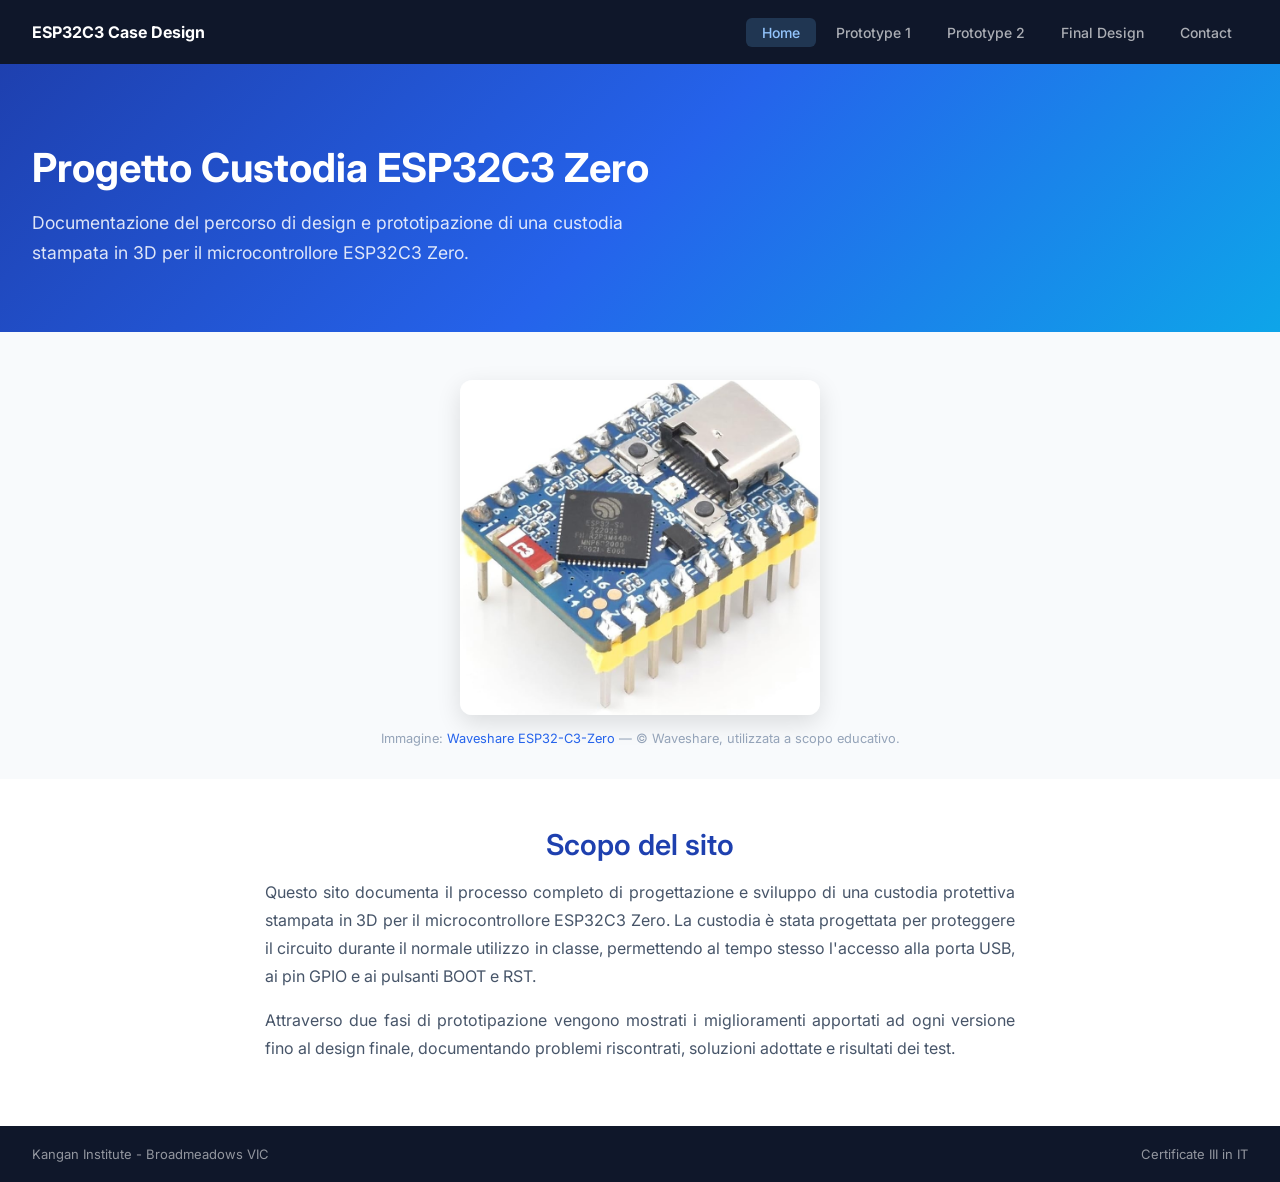
==== index.html @ 77378736 "Add SEO: meta tags, robots.txt and sitemap.xml Co-Authored-By: Claude Sonnet 4.6 <noreply@anthropic." ====
<!DOCTYPE html>
<html lang="en">

    <head>
        <!-- Head: technical information, not visible in the browser -->
        <meta charset="UTF-8" />
        <meta name="viewport" content="width=device-width, initial-scale=1.0" />
        <title>ESP32C3 Case Design</title>
        <meta name="description" content="Documentazione del percorso di design e prototipazione di una custodia stampata in 3D per il microcontrollore ESP32C3 Zero." />
        <meta name="robots" content="index, follow" />
        <link rel="stylesheet" href="style.css" />
    </head>

    <!-- Body: main visible area of the browser -->
    <body>

        <!-- Navbar: full width bar with logo and menu -->
        <nav class="navbar">

            <!-- Container: content centered at 1280px -->
            <div class="container">

                <!-- Brand name -->
                <a href="index.html" class="nav-brand">ESP32C3 Case Design</a>

                <!-- Navigation menu -->
                <ul class="nav-links">
                    <li><a href="index.html" class="active">Home</a></li>
                    <li><a href="prototype1.html">Prototype 1</a></li>
                    <li><a href="prototype2.html">Prototype 2</a></li>
                    <li><a href="final.html">Final Design</a></li>
                    <li><a href="contact.html">Contact</a></li>
                </ul>

            </div>
        </nav>

        <!-- Main: central window, max 1280px, centered on the screen -->
        <main>

            <div class="site-wrapper">

                <!-- Hero section: main title and project introduction -->
                <section class="hero">
                    <div class="container">

                        <!-- Main title -->
                        <h1>Progetto Custodia ESP32C3 Zero</h1>

                        <!-- Short project introduction -->
                        <p>Documentazione del percorso di design e prototipazione di una custodia stampata in 3D per il microcontrollore ESP32C3 Zero.</p>

                    </div>
                </section>

                <!-- Product image section -->
                <section class="product-image">
                    <div class="container">
                        <figure class="board-figure">
                            <img src="images/ESP32 C3 Zero.jpg" alt="ESP32C3 Zero microcontroller board" />
                            <figcaption>Immagine: <a href="https://www.waveshare.com/esp32-c3-zero.htm" target="_blank">Waveshare ESP32-C3-Zero</a> — © Waveshare, utilizzata a scopo educativo.</figcaption>
                        </figure>
                    </div>
                </section>

                <!-- Purpose section: why this website exists -->
                <section class="purpose">
                    <div class="container">

                        <!-- Section title -->
                        <h2>Scopo del sito</h2>

                        <!-- Purpose description -->
                        <p>Questo sito documenta il processo completo di progettazione e sviluppo di una custodia protettiva stampata in 3D per il microcontrollore ESP32C3 Zero. La custodia è stata progettata per proteggere il circuito durante il normale utilizzo in classe, permettendo al tempo stesso l'accesso alla porta USB, ai pin GPIO e ai pulsanti BOOT e RST.</p>

                        <!-- Project journey description -->
                        <p>Attraverso due fasi di prototipazione vengono mostrati i miglioramenti apportati ad ogni versione fino al design finale, documentando problemi riscontrati, soluzioni adottate e risultati dei test.</p>

                    </div>
                </section>

            </div>

        </main>

        <!-- Footer -->
        <footer class="footer">
            <div class="container">
                <span class="footer-left">Kangan Institute - Broadmeadows VIC</span>
                <span class="footer-right">Certificate III in IT</span>
            </div>
        </footer>

    </body>

</html>
---- style.css ----
/* ================================
   ESP32C3 Case Design
   Autore: Il tuo nome
   Data: 2026
   ================================ */

@import url('https://fonts.googleapis.com/css2?family=Inter:opsz,wght@14..32,300;14..32,400;14..32,500;14..32,600;14..32,700&display=swap');

/* ── RESET ── */
* {
  margin: 0;
  padding: 0;
  box-sizing: border-box;
}

/* ── BODY ── */
body {
  min-height: 100vh;
  background-color: #eef2f7;
  padding-top: 64px;
  font-family: 'Inter', sans-serif;
}

/* ── NAVBAR ── */
.navbar {
  background-color: #0f172a;
  width: 100%;
  position: fixed;
  top: 0;
  left: 0;
  z-index: 1000;
}

.navbar .container {
  height: 64px;
  display: flex;
  align-items: center;
  justify-content: space-between;
}

.nav-brand {
  font-family: 'Inter', sans-serif;
  font-weight: 700;
  font-size: 16px;
  color: white;
  text-decoration: none;
}

/* ── MENU ── */
.nav-links {
  display: flex;
  gap: 4px;
  list-style: none;
}

.nav-links a {
  color: rgba(255, 255, 255, 0.65);
  text-decoration: none;
  padding: 6px 16px;
  border-radius: 6px;
  font-family: 'Inter', sans-serif;
  font-weight: 500;
  font-size: 14px;
}

/* ── MENU ACTIVE AND HOVER ── */
.nav-links a.active,
.nav-links a:hover {
  background: rgba(99, 179, 237, 0.2);
  color: #93c5fd;
}

/* ── MAIN ── */
main {
  background-color: #ffffff;
  min-height: calc(100vh - 64px);
  max-width: 1280px;
  margin: 0 auto;
  box-shadow: 0 4px 24px rgba(0, 0, 0, 0.08);
}

/* ── SITE WRAPPER ── */
.site-wrapper {
  padding: 0;
}

/* ── CONTAINER ── */
.container {
  max-width: 1280px;
  margin: 0 auto;
  padding: 0 32px;
}

/* ── HERO SECTION ── */
.hero {
  background: linear-gradient(135deg, #1e40af 0%, #2563eb 50%, #0ea5e9 100%);
  padding: 5rem 0 4rem;
}

/* Hero title */
.hero h1 {
  font-family: 'Inter', sans-serif;
  font-size: 2.5rem;
  font-weight: 700;
  color: white;
  margin-bottom: 1rem;
  line-height: 1.2;
}

/* Hero description */
.hero p {
  font-family: 'Inter', sans-serif;
  font-size: 1.1rem;
  color: rgba(255, 255, 255, 0.85);
  max-width: 600px;
  line-height: 1.7;
}

/* ── PRODUCT IMAGE SECTION ── */
.product-image {
  padding: 3rem 0 2rem;
  background-color: #f8fafc;
  text-align: center;
}

.board-figure {
  display: inline-block;
}

.board-figure img {
  max-width: 360px;
  width: 100%;
  border-radius: 12px;
  box-shadow: 0 8px 24px rgba(0, 0, 0, 0.12);
}

.board-figure figcaption {
  margin-top: 0.75rem;
  font-size: 0.8rem;
  color: #94a3b8;
}

.board-figure figcaption a {
  color: #2563eb;
  text-decoration: none;
}

/* ── PURPOSE SECTION ── */
.purpose {
  padding: 3rem 0;
  background-color: #ffffff;
}

/* Purpose title */
.purpose h2 {
  font-family: 'Inter', sans-serif;
  font-size: 1.8rem;
  font-weight: 600;
  color: #1e40af;
  margin-bottom: 1rem;
  text-align: center;
}

/* Purpose paragraphs */
.purpose p {
  font-family: 'Inter', sans-serif;
  font-size: 1rem;
  color: #475569;
  max-width: 750px;
  line-height: 1.75;
  margin: 0 auto 1rem;
  text-align: justify;
}

/* ── PROTOTYPE SECTIONS ── */
.proto-section {
  padding: 3rem 0;
  background-color: #ffffff;
  border-bottom: 1px solid #f1f5f9;
}

.proto-section h2 {
  font-size: 1.6rem;
  font-weight: 600;
  color: #1e40af;
  margin-bottom: 1rem;
}

.proto-section p {
  font-size: 1rem;
  color: #475569;
  max-width: 750px;
  line-height: 1.75;
  margin: 0 auto 1rem;
  text-align: justify;
}

/* ── ISSUES LIST ── */
.proto-issues h2 {
  text-align: left;
}

.issues-list {
  list-style: none;
  max-width: 750px;
  margin: 0 auto;
}

.issues-list li {
  font-size: 1rem;
  color: #475569;
  line-height: 1.7;
  padding: 0.6rem 0 0.6rem 1.5rem;
  border-bottom: 1px solid #f1f5f9;
  position: relative;
}

.issues-list li::before {
  content: '!';
  position: absolute;
  left: 0;
  color: #ef4444;
  font-weight: 700;
}

/* ── PHOTO GRID ── */
.proto-photos {
  padding: 3rem 0;
  background-color: #f8fafc;
  border-bottom: 1px solid #f1f5f9;
}

.proto-photos h2 {
  font-size: 1.6rem;
  font-weight: 600;
  color: #1e40af;
  margin-bottom: 1.5rem;
}

.photo-grid {
  display: grid;
  grid-template-columns: repeat(4, 1fr);
  gap: 1.5rem;
}

.photo-item {
  text-align: center;
}

.photo-item img {
  width: 100%;
  border-radius: 10px;
  box-shadow: 0 4px 12px rgba(0, 0, 0, 0.1);
}

.photo-placeholder {
  width: 100%;
  aspect-ratio: 4 / 3;
  background-color: #e2e8f0;
  border-radius: 10px;
  display: flex;
  align-items: center;
  justify-content: center;
  font-size: 0.9rem;
  color: #94a3b8;
  text-align: center;
  line-height: 1.5;
}

.photo-item figcaption {
  margin-top: 0.5rem;
  font-size: 0.82rem;
  color: #94a3b8;
}

/* ── PROTOTYPE NAV ── */
.proto-nav {
  padding: 1.5rem 0;
  background-color: #ffffff;
}

.proto-nav .container {
  display: flex;
  justify-content: space-between;
  align-items: center;
}

.proto-nav-prev,
.proto-nav-next {
  font-size: 0.9rem;
  font-weight: 500;
  color: #2563eb;
  text-decoration: none;
}

.proto-nav-prev:hover,
.proto-nav-next:hover {
  text-decoration: underline;
}

/* ── PROS LIST ── */
.pros-list {
  list-style: none;
  max-width: 750px;
  margin: 0 auto;
}

.pros-list li {
  font-size: 1rem;
  color: #475569;
  line-height: 1.7;
  padding: 0.6rem 0 0.6rem 1.5rem;
  border-bottom: 1px solid #f1f5f9;
  position: relative;
}

.pros-list li::before {
  content: '✓';
  position: absolute;
  left: 0;
  color: #16a34a;
  font-weight: 700;
}

/* ── COMPARISON TABLE ── */
.table-wrapper {
  overflow-x: auto;
  margin-top: 0.5rem;
}

.comparison-table {
  width: 100%;
  border-collapse: collapse;
  font-size: 0.9rem;
}

.comparison-table thead tr {
  background-color: #1e40af;
  color: #ffffff;
}

.comparison-table th {
  padding: 0.85rem 1rem;
  text-align: left;
  font-weight: 600;
}

.comparison-table td {
  padding: 0.8rem 1rem;
  color: #475569;
  border-bottom: 1px solid #e2e8f0;
  vertical-align: top;
}

.comparison-table tbody tr:nth-child(even) {
  background-color: #f8fafc;
}

.comparison-table tbody tr:hover {
  background-color: #eff6ff;
}

.comparison-table td:first-child {
  font-weight: 600;
  color: #1e293b;
  white-space: nowrap;
}

/* ── FEATURES LIST ── */
.features-list {
  list-style: none;
  max-width: 750px;
  margin: 0 auto;
}

.features-list li {
  display: flex;
  flex-direction: column;
  padding: 0.9rem 0 0.9rem 1.5rem;
  border-bottom: 1px solid #f1f5f9;
  position: relative;
}

.features-list li::before {
  content: '✓';
  position: absolute;
  left: 0;
  color: #2563eb;
  font-weight: 700;
}

.feature-title {
  font-weight: 600;
  color: #1e293b;
  font-size: 0.95rem;
  margin-bottom: 0.2rem;
}

.feature-desc {
  font-size: 0.9rem;
  color: #64748b;
  line-height: 1.6;
}

/* ── CONTACT SECTION ── */
.contact-section {
  padding: 3.5rem 0;
  background-color: #f8fafc;
  border-bottom: 1px solid #f1f5f9;
}

.contact-grid {
  display: grid;
  grid-template-columns: repeat(4, 1fr);
  gap: 1.5rem;
}

.contact-card {
  background-color: #ffffff;
  border-radius: 12px;
  padding: 2rem 1.5rem;
  text-align: center;
  box-shadow: 0 2px 12px rgba(0, 0, 0, 0.06);
}

.contact-card-icon {
  font-size: 2rem;
  margin-bottom: 0.75rem;
}

.contact-card h3 {
  font-size: 0.8rem;
  font-weight: 600;
  text-transform: uppercase;
  letter-spacing: 0.05em;
  color: #94a3b8;
  margin-bottom: 0.5rem;
}

.contact-card p {
  font-size: 1rem;
  color: #1e293b;
  font-weight: 500;
  line-height: 1.5;
}

/* ── FEEDBACK FORM ── */
.form-section {
  padding: 3.5rem 0;
  background-color: #ffffff;
  border-bottom: 1px solid #f1f5f9;
}

.form-section h2 {
  font-size: 1.6rem;
  font-weight: 600;
  color: #1e40af;
  margin-bottom: 0.5rem;
}

.form-intro {
  font-size: 0.95rem;
  color: #64748b;
  margin-bottom: 2rem;
}

.feedback-form {
  max-width: 640px;
  margin: 0 auto;
  display: flex;
  flex-direction: column;
  gap: 1.25rem;
}

.form-group {
  display: flex;
  flex-direction: column;
  gap: 0.4rem;
}

.form-group label {
  font-size: 0.9rem;
  font-weight: 600;
  color: #1e293b;
}

.form-group input[type="text"],
.form-group input[type="email"],
.form-group textarea {
  padding: 0.65rem 0.9rem;
  border: 1.5px solid #cbd5e1;
  border-radius: 8px;
  font-size: 0.95rem;
  font-family: 'Inter', sans-serif;
  color: #1e293b;
  background-color: #f8fafc;
  transition: border-color 0.2s;
}

.form-group input:focus,
.form-group textarea:focus {
  outline: none;
  border-color: #2563eb;
  background-color: #ffffff;
}

.form-group textarea {
  resize: vertical;
}

.radio-group {
  display: flex;
  gap: 1.5rem;
  flex-wrap: wrap;
  margin-top: 0.25rem;
}

.radio-label {
  display: flex;
  align-items: center;
  gap: 0.4rem;
  font-size: 0.95rem;
  font-weight: 400;
  color: #475569;
  cursor: pointer;
}

.required {
  color: #ef4444;
}

.form-submit {
  align-self: flex-start;
  background-color: #2563eb;
  color: #ffffff;
  border: none;
  padding: 0.7rem 2rem;
  border-radius: 8px;
  font-size: 0.95rem;
  font-family: 'Inter', sans-serif;
  font-weight: 600;
  cursor: pointer;
  transition: background-color 0.2s;
}

.form-submit:hover {
  background-color: #1d4ed8;
}

/* ── FOOTER ── */
.footer {
  background-color: #0f172a;
  max-width: 1280px;
  margin: 0 auto;
}

.footer .container {
  height: 56px;
  display: flex;
  align-items: center;
  justify-content: space-between;
}

.footer-left,
.footer-right {
  font-family: 'Inter', sans-serif;
  font-size: 13px;
  color: rgba(255, 255, 255, 0.55);
}
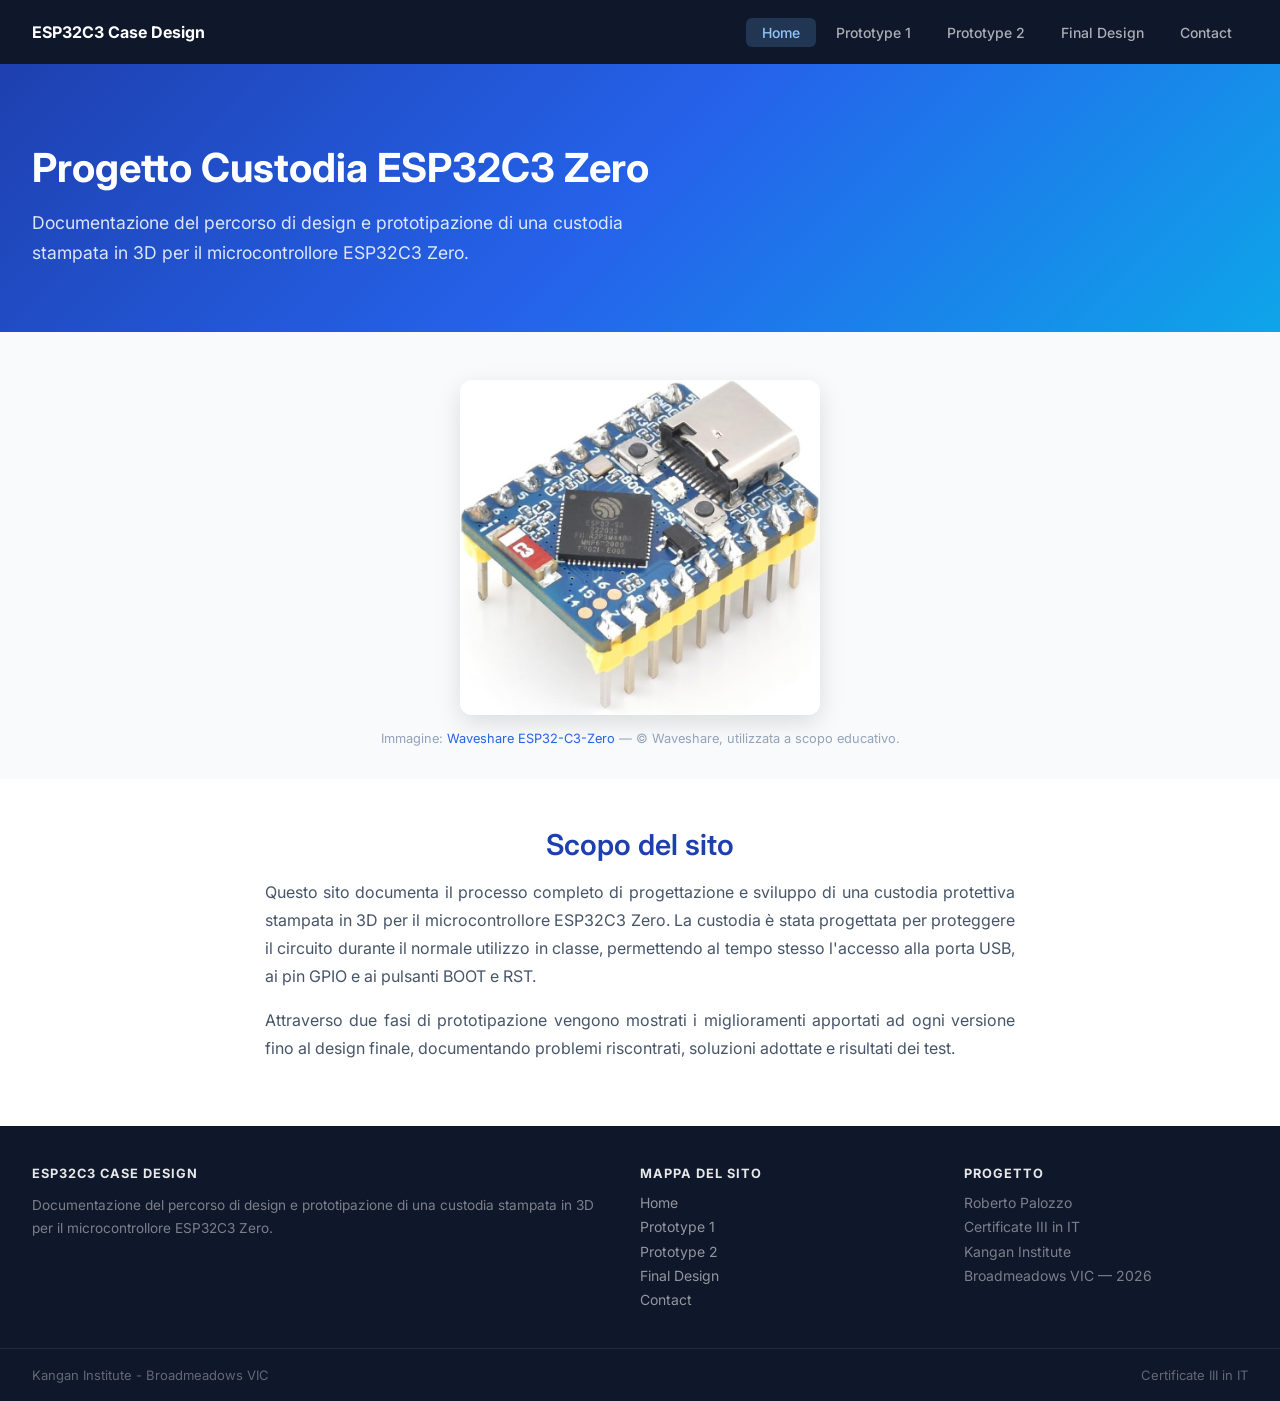
==== commit 9a891839: "Add site map in footer across all pages Co-Authored-By: Claude Sonnet 4.6 <noreply@anthropic.com>" ====
--- a/index.html
+++ b/index.html
@@ -85,10 +85,50 @@
 
         <!-- Footer -->
         <footer class="footer">
-            <div class="container">
-                <span class="footer-left">Kangan Institute - Broadmeadows VIC</span>
-                <span class="footer-right">Certificate III in IT</span>
+
+            <!-- Site map -->
+            <div class="footer-sitemap">
+                <div class="container">
+                    <div class="sitemap-grid">
+
+                        <div class="sitemap-col">
+                            <span class="sitemap-heading">ESP32C3 Case Design</span>
+                            <p class="sitemap-desc">Documentazione del percorso di design e prototipazione di una custodia stampata in 3D per il microcontrollore ESP32C3 Zero.</p>
+                        </div>
+
+                        <div class="sitemap-col">
+                            <span class="sitemap-heading">Mappa del sito</span>
+                            <ul class="sitemap-links">
+                                <li><a href="index.html">Home</a></li>
+                                <li><a href="prototype1.html">Prototype 1</a></li>
+                                <li><a href="prototype2.html">Prototype 2</a></li>
+                                <li><a href="final.html">Final Design</a></li>
+                                <li><a href="contact.html">Contact</a></li>
+                            </ul>
+                        </div>
+
+                        <div class="sitemap-col">
+                            <span class="sitemap-heading">Progetto</span>
+                            <ul class="sitemap-links">
+                                <li>Roberto Palozzo</li>
+                                <li>Certificate III in IT</li>
+                                <li>Kangan Institute</li>
+                                <li>Broadmeadows VIC — 2026</li>
+                            </ul>
+                        </div>
+
+                    </div>
+                </div>
             </div>
+
+            <!-- Bottom bar -->
+            <div class="footer-bar">
+                <div class="container">
+                    <span class="footer-left">Kangan Institute - Broadmeadows VIC</span>
+                    <span class="footer-right">Certificate III in IT</span>
+                </div>
+            </div>
+
         </footer>
 
     </body>
--- a/style.css
+++ b/style.css
@@ -554,8 +554,61 @@
   margin: 0 auto;
 }
 
-.footer .container {
-  height: 56px;
+.footer-sitemap {
+  padding: 2.5rem 0;
+  border-bottom: 1px solid rgba(255, 255, 255, 0.08);
+}
+
+.sitemap-grid {
+  display: grid;
+  grid-template-columns: 2fr 1fr 1fr;
+  gap: 2.5rem;
+}
+
+.sitemap-heading {
+  display: block;
+  font-size: 0.8rem;
+  font-weight: 700;
+  text-transform: uppercase;
+  letter-spacing: 0.08em;
+  color: rgba(255, 255, 255, 0.9);
+  margin-bottom: 0.85rem;
+}
+
+.sitemap-desc {
+  font-size: 0.85rem;
+  color: rgba(255, 255, 255, 0.45);
+  line-height: 1.7;
+}
+
+.sitemap-links {
+  list-style: none;
+  display: flex;
+  flex-direction: column;
+  gap: 0.45rem;
+}
+
+.sitemap-links li {
+  font-size: 0.875rem;
+  color: rgba(255, 255, 255, 0.45);
+}
+
+.sitemap-links a {
+  color: rgba(255, 255, 255, 0.55);
+  text-decoration: none;
+  transition: color 0.2s;
+}
+
+.sitemap-links a:hover {
+  color: #93c5fd;
+}
+
+.footer-bar {
+  padding: 0;
+}
+
+.footer-bar .container {
+  height: 52px;
   display: flex;
   align-items: center;
   justify-content: space-between;
@@ -565,5 +618,5 @@
 .footer-right {
   font-family: 'Inter', sans-serif;
   font-size: 13px;
-  color: rgba(255, 255, 255, 0.55);
-}
+  color: rgba(255, 255, 255, 0.35);
+}
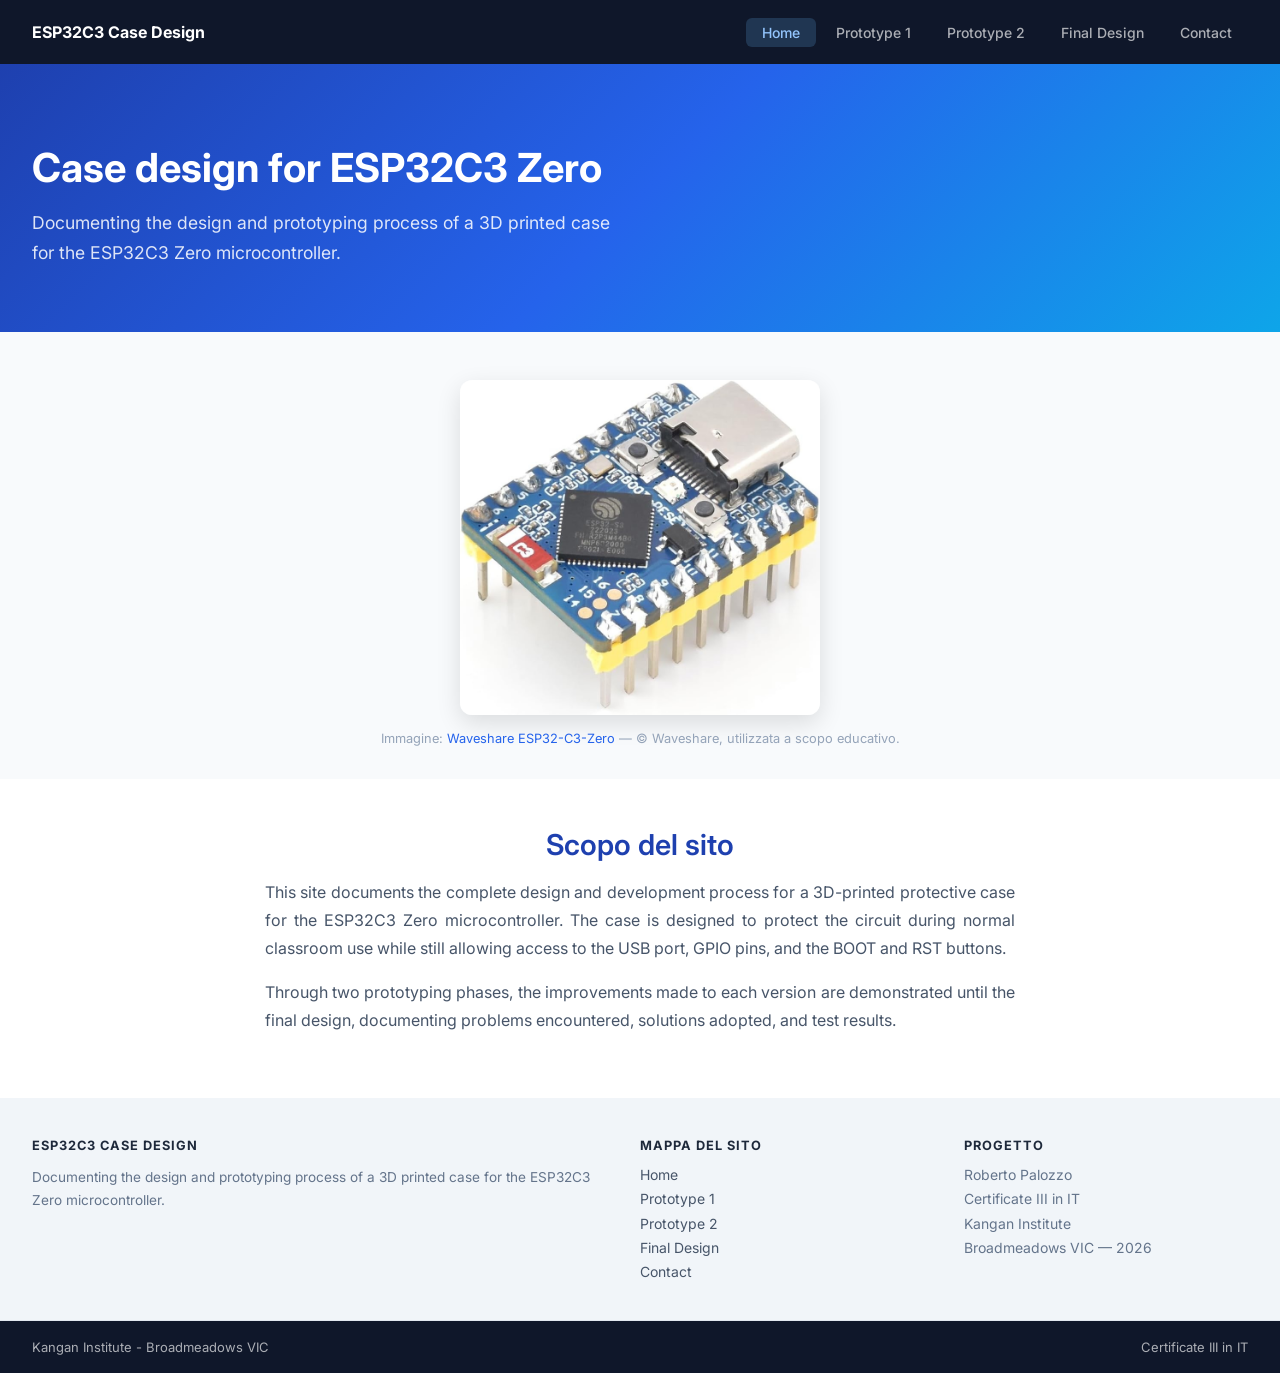
==== commit c243774f: "Translate title and descriptions to English Updated the title and descriptions to English for better" ====
--- a/index.html
+++ b/index.html
@@ -5,8 +5,8 @@
         <!-- Head: technical information, not visible in the browser -->
         <meta charset="UTF-8" />
         <meta name="viewport" content="width=device-width, initial-scale=1.0" />
-        <title>ESP32C3 Case Design</title>
-        <meta name="description" content="Documentazione del percorso di design e prototipazione di una custodia stampata in 3D per il microcontrollore ESP32C3 Zero." />
+        <title>Case design for ESP32C3 Zero</title>
+        <meta name="description" content="Documenting the design and prototyping process of a 3D printed case for the ESP32C3 Zero microcontroller." />
         <meta name="robots" content="index, follow" />
         <link rel="stylesheet" href="style.css" />
     </head>
@@ -45,10 +45,10 @@
                     <div class="container">
 
                         <!-- Main title -->
-                        <h1>Progetto Custodia ESP32C3 Zero</h1>
+                        <h1>Case design for ESP32C3 Zero</h1>
 
                         <!-- Short project introduction -->
-                        <p>Documentazione del percorso di design e prototipazione di una custodia stampata in 3D per il microcontrollore ESP32C3 Zero.</p>
+                        <p>Documenting the design and prototyping process of a 3D printed case for the ESP32C3 Zero microcontroller.</p>
 
                     </div>
                 </section>
@@ -71,10 +71,10 @@
                         <h2>Scopo del sito</h2>
 
                         <!-- Purpose description -->
-                        <p>Questo sito documenta il processo completo di progettazione e sviluppo di una custodia protettiva stampata in 3D per il microcontrollore ESP32C3 Zero. La custodia è stata progettata per proteggere il circuito durante il normale utilizzo in classe, permettendo al tempo stesso l'accesso alla porta USB, ai pin GPIO e ai pulsanti BOOT e RST.</p>
+                        <p>This site documents the complete design and development process for a 3D-printed protective case for the ESP32C3 Zero microcontroller. The case is designed to protect the circuit during normal classroom use while still allowing access to the USB port, GPIO pins, and the BOOT and RST buttons.</p>
 
                         <!-- Project journey description -->
-                        <p>Attraverso due fasi di prototipazione vengono mostrati i miglioramenti apportati ad ogni versione fino al design finale, documentando problemi riscontrati, soluzioni adottate e risultati dei test.</p>
+                        <p>Through two prototyping phases, the improvements made to each version are demonstrated until the final design, documenting problems encountered, solutions adopted, and test results.</p>
 
                     </div>
                 </section>
@@ -93,7 +93,7 @@
 
                         <div class="sitemap-col">
                             <span class="sitemap-heading">ESP32C3 Case Design</span>
-                            <p class="sitemap-desc">Documentazione del percorso di design e prototipazione di una custodia stampata in 3D per il microcontrollore ESP32C3 Zero.</p>
+                            <p class="sitemap-desc">Documenting the design and prototyping process of a 3D printed case for the ESP32C3 Zero microcontroller.</p>
                         </div>
 
                         <div class="sitemap-col">
@@ -133,4 +133,4 @@
 
     </body>
 
-</html>+</html>
--- a/style.css
+++ b/style.css
@@ -556,7 +556,8 @@
 
 .footer-sitemap {
   padding: 2.5rem 0;
-  border-bottom: 1px solid rgba(255, 255, 255, 0.08);
+  background-color: #f1f5f9;
+  border-bottom: 1px solid #e2e8f0;
 }
 
 .sitemap-grid {
@@ -571,13 +572,13 @@
   font-weight: 700;
   text-transform: uppercase;
   letter-spacing: 0.08em;
-  color: rgba(255, 255, 255, 0.9);
+  color: #1e293b;
   margin-bottom: 0.85rem;
 }
 
 .sitemap-desc {
   font-size: 0.85rem;
-  color: rgba(255, 255, 255, 0.45);
+  color: #64748b;
   line-height: 1.7;
 }
 
@@ -590,17 +591,17 @@
 
 .sitemap-links li {
   font-size: 0.875rem;
-  color: rgba(255, 255, 255, 0.45);
+  color: #64748b;
 }
 
 .sitemap-links a {
-  color: rgba(255, 255, 255, 0.55);
+  color: #475569;
   text-decoration: none;
   transition: color 0.2s;
 }
 
 .sitemap-links a:hover {
-  color: #93c5fd;
+  color: #2563eb;
 }
 
 .footer-bar {
@@ -618,5 +619,5 @@
 .footer-right {
   font-family: 'Inter', sans-serif;
   font-size: 13px;
-  color: rgba(255, 255, 255, 0.35);
-}
+  color: rgba(255, 255, 255, 0.65);
+}
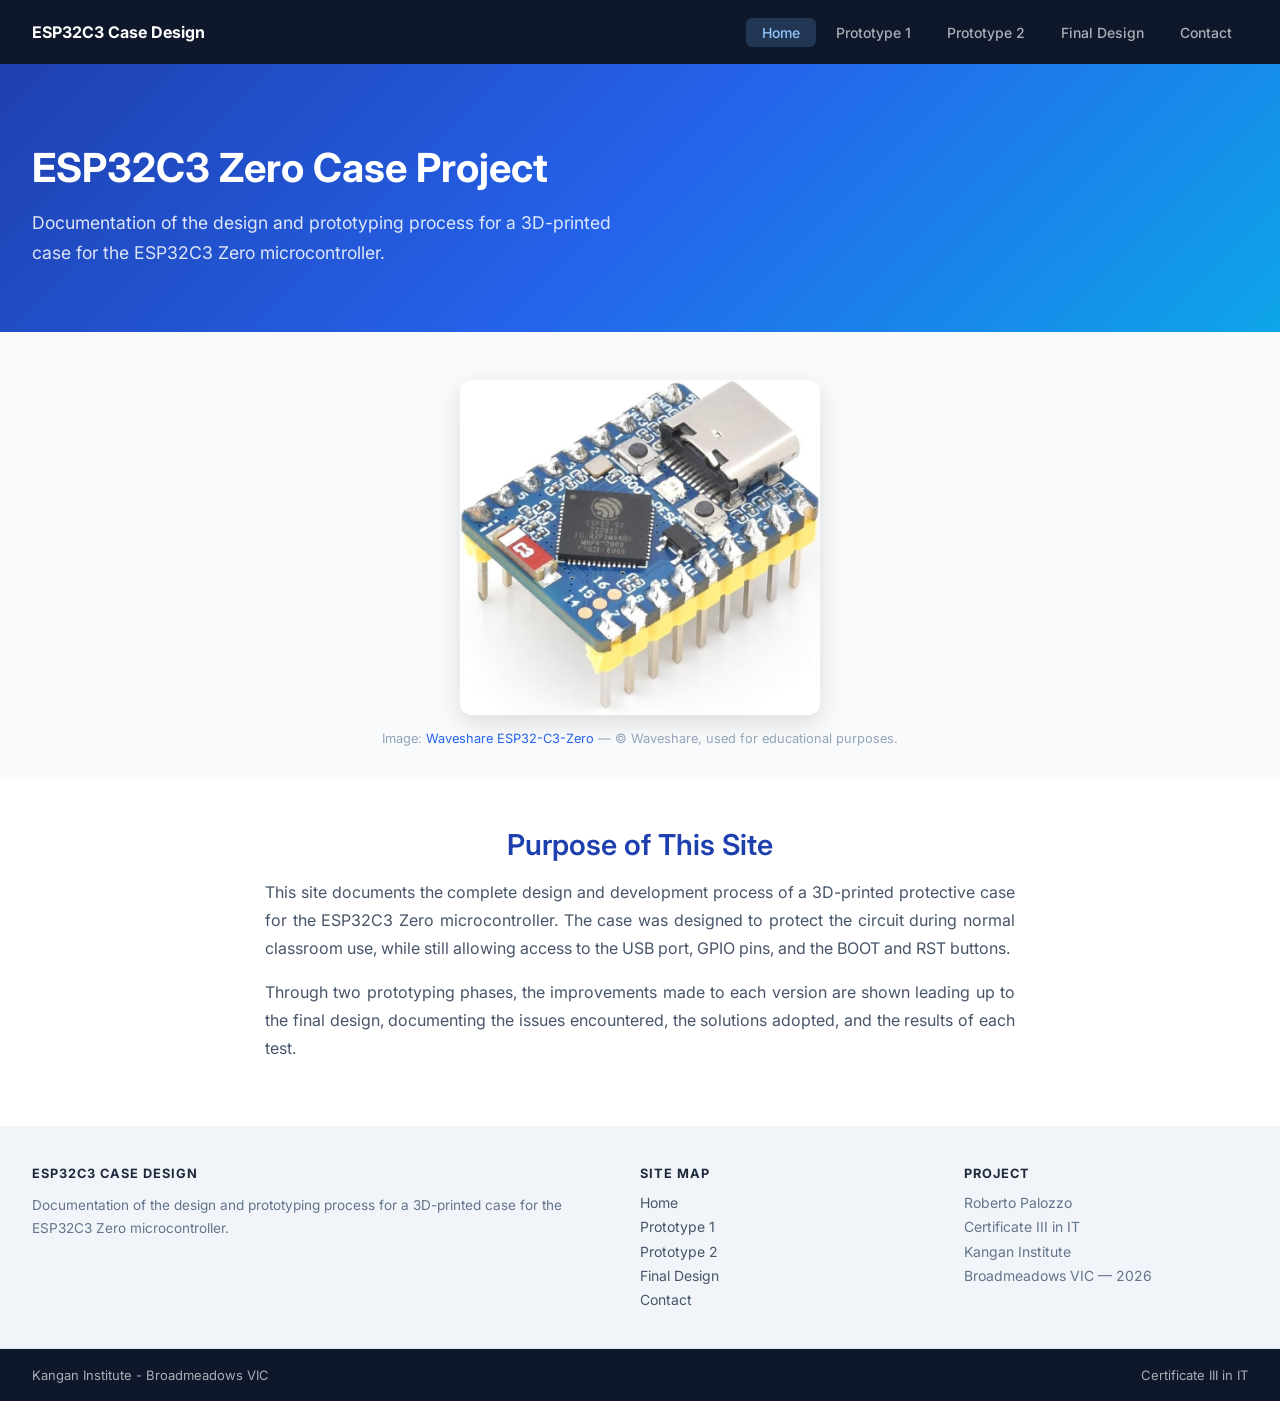
==== commit f02231b0: "Translate all site content from Italian to English Co-Authored-By: Claude Sonnet 4.6 <noreply@anthro" ====
--- a/index.html
+++ b/index.html
@@ -5,8 +5,8 @@
         <!-- Head: technical information, not visible in the browser -->
         <meta charset="UTF-8" />
         <meta name="viewport" content="width=device-width, initial-scale=1.0" />
-        <title>Case design for ESP32C3 Zero</title>
-        <meta name="description" content="Documenting the design and prototyping process of a 3D printed case for the ESP32C3 Zero microcontroller." />
+        <title>ESP32C3 Case Design</title>
+        <meta name="description" content="Documentation of the design and prototyping process for a 3D-printed case for the ESP32C3 Zero microcontroller." />
         <meta name="robots" content="index, follow" />
         <link rel="stylesheet" href="style.css" />
     </head>
@@ -45,10 +45,10 @@
                     <div class="container">
 
                         <!-- Main title -->
-                        <h1>Case design for ESP32C3 Zero</h1>
+                        <h1>ESP32C3 Zero Case Project</h1>
 
                         <!-- Short project introduction -->
-                        <p>Documenting the design and prototyping process of a 3D printed case for the ESP32C3 Zero microcontroller.</p>
+                        <p>Documentation of the design and prototyping process for a 3D-printed case for the ESP32C3 Zero microcontroller.</p>
 
                     </div>
                 </section>
@@ -58,7 +58,7 @@
                     <div class="container">
                         <figure class="board-figure">
                             <img src="images/ESP32 C3 Zero.jpg" alt="ESP32C3 Zero microcontroller board" />
-                            <figcaption>Immagine: <a href="https://www.waveshare.com/esp32-c3-zero.htm" target="_blank">Waveshare ESP32-C3-Zero</a> — © Waveshare, utilizzata a scopo educativo.</figcaption>
+                            <figcaption>Image: <a href="https://www.waveshare.com/esp32-c3-zero.htm" target="_blank">Waveshare ESP32-C3-Zero</a> — © Waveshare, used for educational purposes.</figcaption>
                         </figure>
                     </div>
                 </section>
@@ -68,13 +68,13 @@
                     <div class="container">
 
                         <!-- Section title -->
-                        <h2>Scopo del sito</h2>
+                        <h2>Purpose of This Site</h2>
 
                         <!-- Purpose description -->
-                        <p>This site documents the complete design and development process for a 3D-printed protective case for the ESP32C3 Zero microcontroller. The case is designed to protect the circuit during normal classroom use while still allowing access to the USB port, GPIO pins, and the BOOT and RST buttons.</p>
+                        <p>This site documents the complete design and development process of a 3D-printed protective case for the ESP32C3 Zero microcontroller. The case was designed to protect the circuit during normal classroom use, while still allowing access to the USB port, GPIO pins, and the BOOT and RST buttons.</p>
 
                         <!-- Project journey description -->
-                        <p>Through two prototyping phases, the improvements made to each version are demonstrated until the final design, documenting problems encountered, solutions adopted, and test results.</p>
+                        <p>Through two prototyping phases, the improvements made to each version are shown leading up to the final design, documenting the issues encountered, the solutions adopted, and the results of each test.</p>
 
                     </div>
                 </section>
@@ -93,11 +93,11 @@
 
                         <div class="sitemap-col">
                             <span class="sitemap-heading">ESP32C3 Case Design</span>
-                            <p class="sitemap-desc">Documenting the design and prototyping process of a 3D printed case for the ESP32C3 Zero microcontroller.</p>
+                            <p class="sitemap-desc">Documentation of the design and prototyping process for a 3D-printed case for the ESP32C3 Zero microcontroller.</p>
                         </div>
 
                         <div class="sitemap-col">
-                            <span class="sitemap-heading">Mappa del sito</span>
+                            <span class="sitemap-heading">Site Map</span>
                             <ul class="sitemap-links">
                                 <li><a href="index.html">Home</a></li>
                                 <li><a href="prototype1.html">Prototype 1</a></li>
@@ -108,7 +108,7 @@
                         </div>
 
                         <div class="sitemap-col">
-                            <span class="sitemap-heading">Progetto</span>
+                            <span class="sitemap-heading">Project</span>
                             <ul class="sitemap-links">
                                 <li>Roberto Palozzo</li>
                                 <li>Certificate III in IT</li>
@@ -133,4 +133,4 @@
 
     </body>
 
-</html>
+</html>
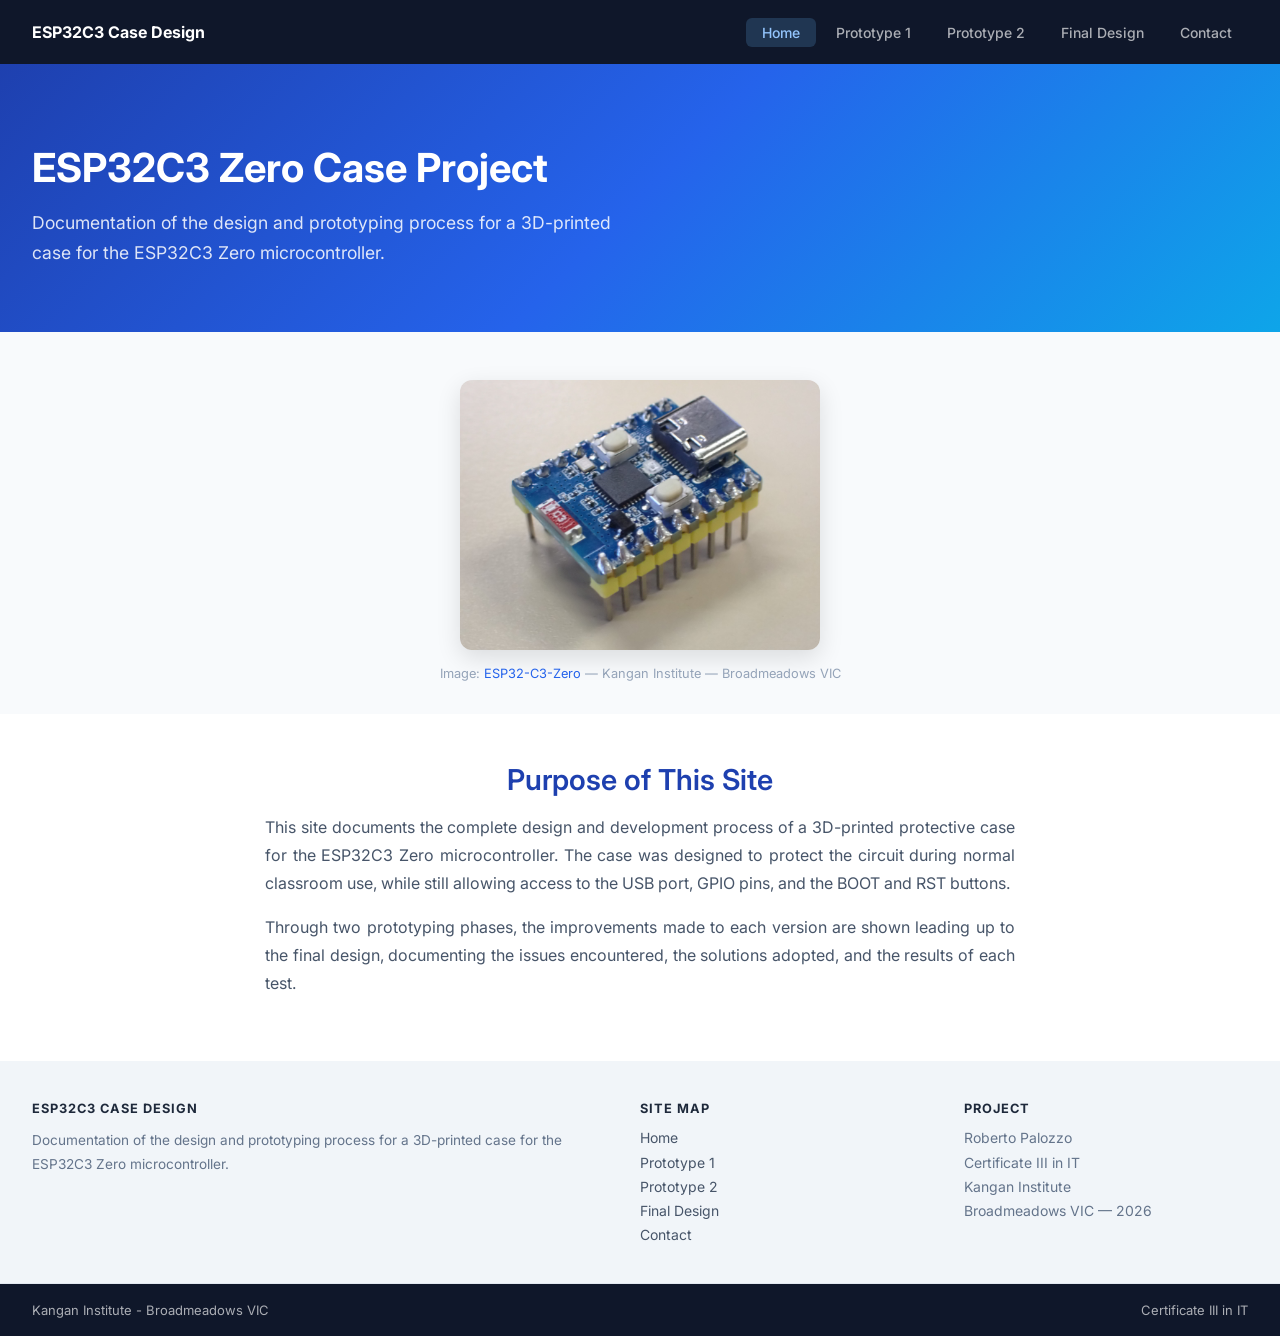
==== commit 941e1221: "Modificato la foto della home page e apportate alcune modifiche alla pagina del primo prototipo." ====
--- a/index.html
+++ b/index.html
@@ -58,7 +58,7 @@
                     <div class="container">
                         <figure class="board-figure">
                             <img src="images/ESP32 C3 Zero.jpg" alt="ESP32C3 Zero microcontroller board" />
-                            <figcaption>Image: <a href="https://www.waveshare.com/esp32-c3-zero.htm" target="_blank">Waveshare ESP32-C3-Zero</a> — © Waveshare, used for educational purposes.</figcaption>
+                            <figcaption>Image: <a href="https://www.waveshare.com/esp32-c3-zero.htm" target="_blank">ESP32-C3-Zero</a> — Kangan Institute — Broadmeadows VIC</figcaption>
                         </figure>
                     </div>
                 </section>
@@ -133,4 +133,4 @@
 
     </body>
 
-</html>+</html>
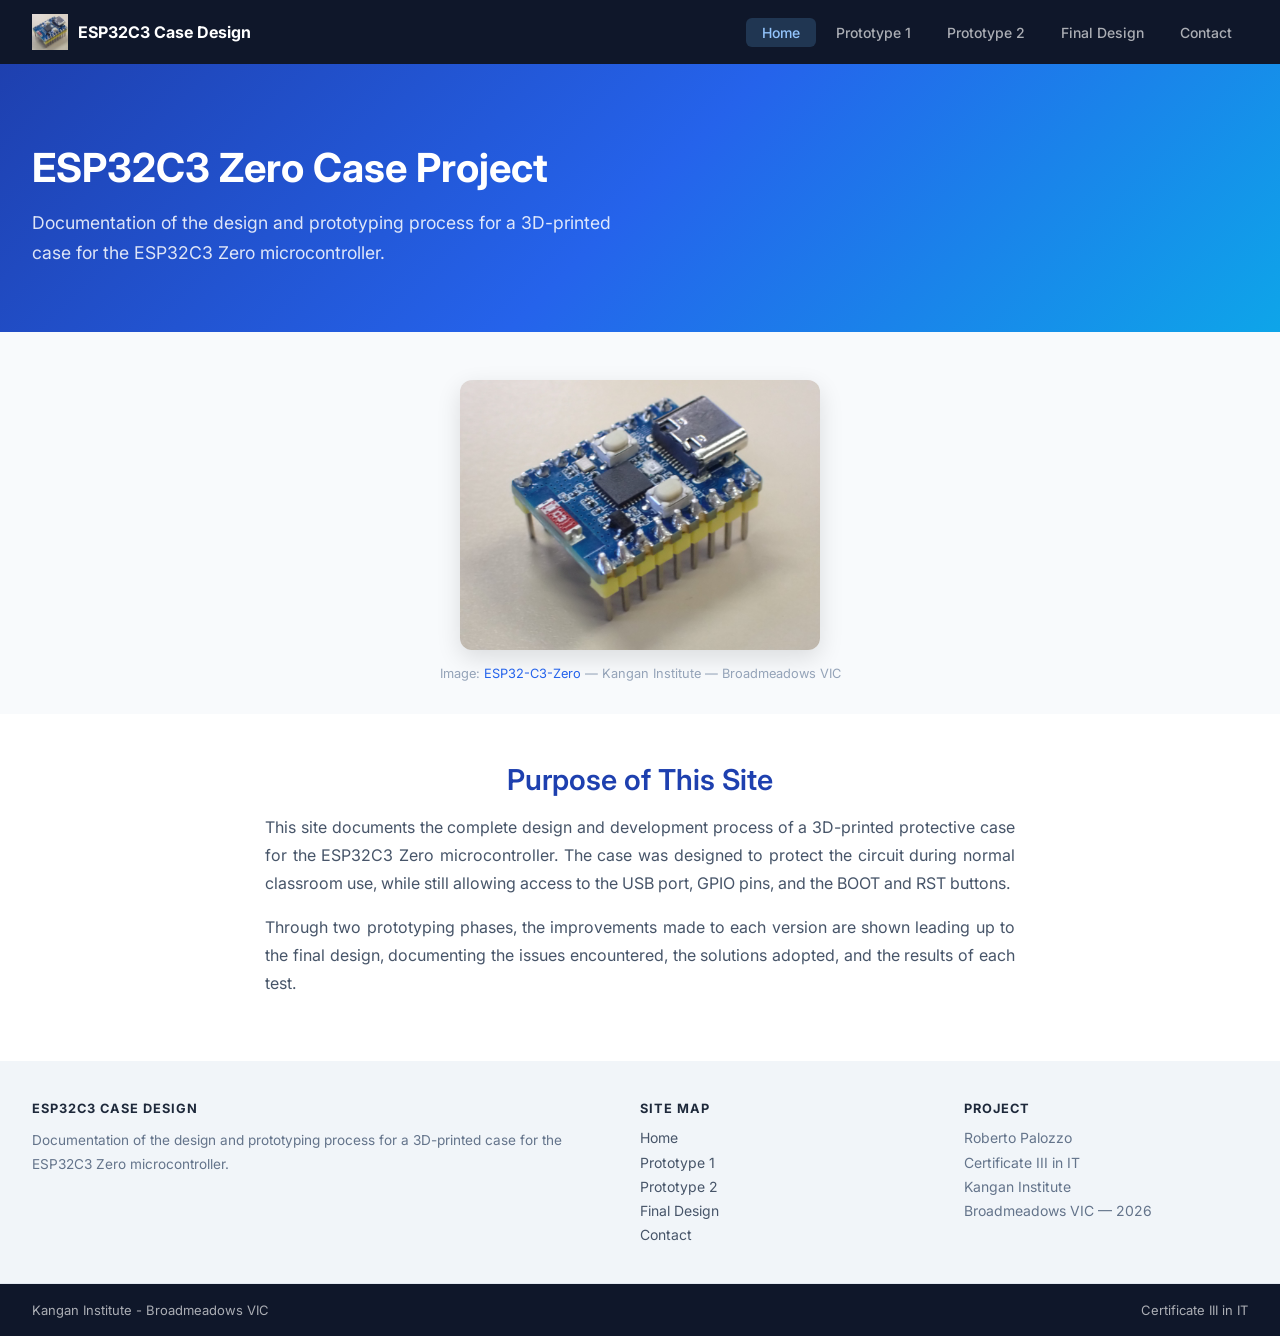
==== commit 993be4d5: "Aggiornamento foto e integrazioni e correzioni varie" ====
--- a/index.html
+++ b/index.html
@@ -21,7 +21,10 @@
             <div class="container">
 
                 <!-- Brand name -->
-                <a href="index.html" class="nav-brand">ESP32C3 Case Design</a>
+                <a href="index.html" class="nav-brand">
+                    <img src="images/ESP32 C3 Zero.png" alt="ESP32C3 Zero" class="nav-logo" />
+                    ESP32C3 Case Design
+                </a>
 
                 <!-- Navigation menu -->
                 <ul class="nav-links">
--- a/style.css
+++ b/style.css
@@ -39,11 +39,19 @@
 }
 
 .nav-brand {
+  display: flex;
+  align-items: center;
+  gap: 10px;
   font-family: 'Inter', sans-serif;
   font-weight: 700;
   font-size: 16px;
   color: white;
   text-decoration: none;
+}
+
+.nav-logo {
+  height: 36px;
+  width: auto;
 }
 
 /* ── MENU ── */
@@ -239,40 +247,32 @@
 
 .photo-grid {
   display: grid;
-  grid-template-columns: repeat(4, 1fr);
-  gap: 1.5rem;
-}
-
-.photo-item {
-  text-align: center;
-}
-
-.photo-item img {
-  width: 100%;
+  grid-template-columns: repeat(auto-fit, minmax(220px, 1fr));
+  gap: 12px;
+}
+
+.photo-grid figure {
+  margin: 0;
   border-radius: 10px;
+  overflow: hidden;
+  border: 1px solid #ddd;
+  background: #f5f5f5;
   box-shadow: 0 4px 12px rgba(0, 0, 0, 0.1);
 }
 
-.photo-placeholder {
+.photo-grid img {
   width: 100%;
   aspect-ratio: 4 / 3;
-  background-color: #e2e8f0;
-  border-radius: 10px;
-  display: flex;
-  align-items: center;
-  justify-content: center;
-  font-size: 0.9rem;
+  object-fit: cover;
+  display: block;
+}
+
+.photo-grid figcaption {
+  padding: 6px 10px;
+  font-size: 0.82rem;
   color: #94a3b8;
   text-align: center;
-  line-height: 1.5;
-}
-
-.photo-item figcaption {
-  margin-top: 0.5rem;
-  font-size: 0.82rem;
-  color: #94a3b8;
-}
-
+}
 /* ── PROTOTYPE NAV ── */
 .proto-nav {
   padding: 1.5rem 0;
@@ -621,3 +621,70 @@
   font-size: 13px;
   color: rgba(255, 255, 255, 0.65);
 }
+
+/* ── LIGHTBOX ── */
+#lightbox {
+  display: none;
+  position: fixed;
+  inset: 0;
+  z-index: 2000;
+  background: rgba(0, 0, 0, 0.75);
+  align-items: center;
+  justify-content: center;
+  padding: 1.5rem;
+}
+
+#lightbox.active {
+  display: flex;
+}
+
+#lightbox figure {
+  position: relative;
+  display: inline-flex;
+  flex-direction: column;
+  align-items: stretch;
+  margin: 0;
+  background: #1e293b;
+  border-radius: 10px;
+  overflow: hidden;
+  box-shadow: 0 20px 60px rgba(0, 0, 0, 0.7);
+}
+
+#lightbox-img {
+  display: block;
+  max-width: 90vw;
+  max-height: 80vh;
+  object-fit: contain;
+}
+
+#lightbox-caption {
+  padding: 0.6rem 3rem 0.6rem 1rem;
+  color: rgba(255, 255, 255, 0.8);
+  font-family: 'Inter', sans-serif;
+  font-size: 0.9rem;
+  text-align: center;
+  background: #1e293b;
+}
+
+#lightbox-close {
+  position: absolute;
+  top: 0.5rem;
+  right: 0.5rem;
+  background: rgba(0, 0, 0, 0.45);
+  border: none;
+  color: #ffffff;
+  font-size: 1.4rem;
+  line-height: 1;
+  width: 2rem;
+  height: 2rem;
+  border-radius: 50%;
+  cursor: pointer;
+  display: flex;
+  align-items: center;
+  justify-content: center;
+  transition: background 0.2s;
+}
+
+#lightbox-close:hover {
+  background: rgba(0, 0, 0, 0.75);
+}
